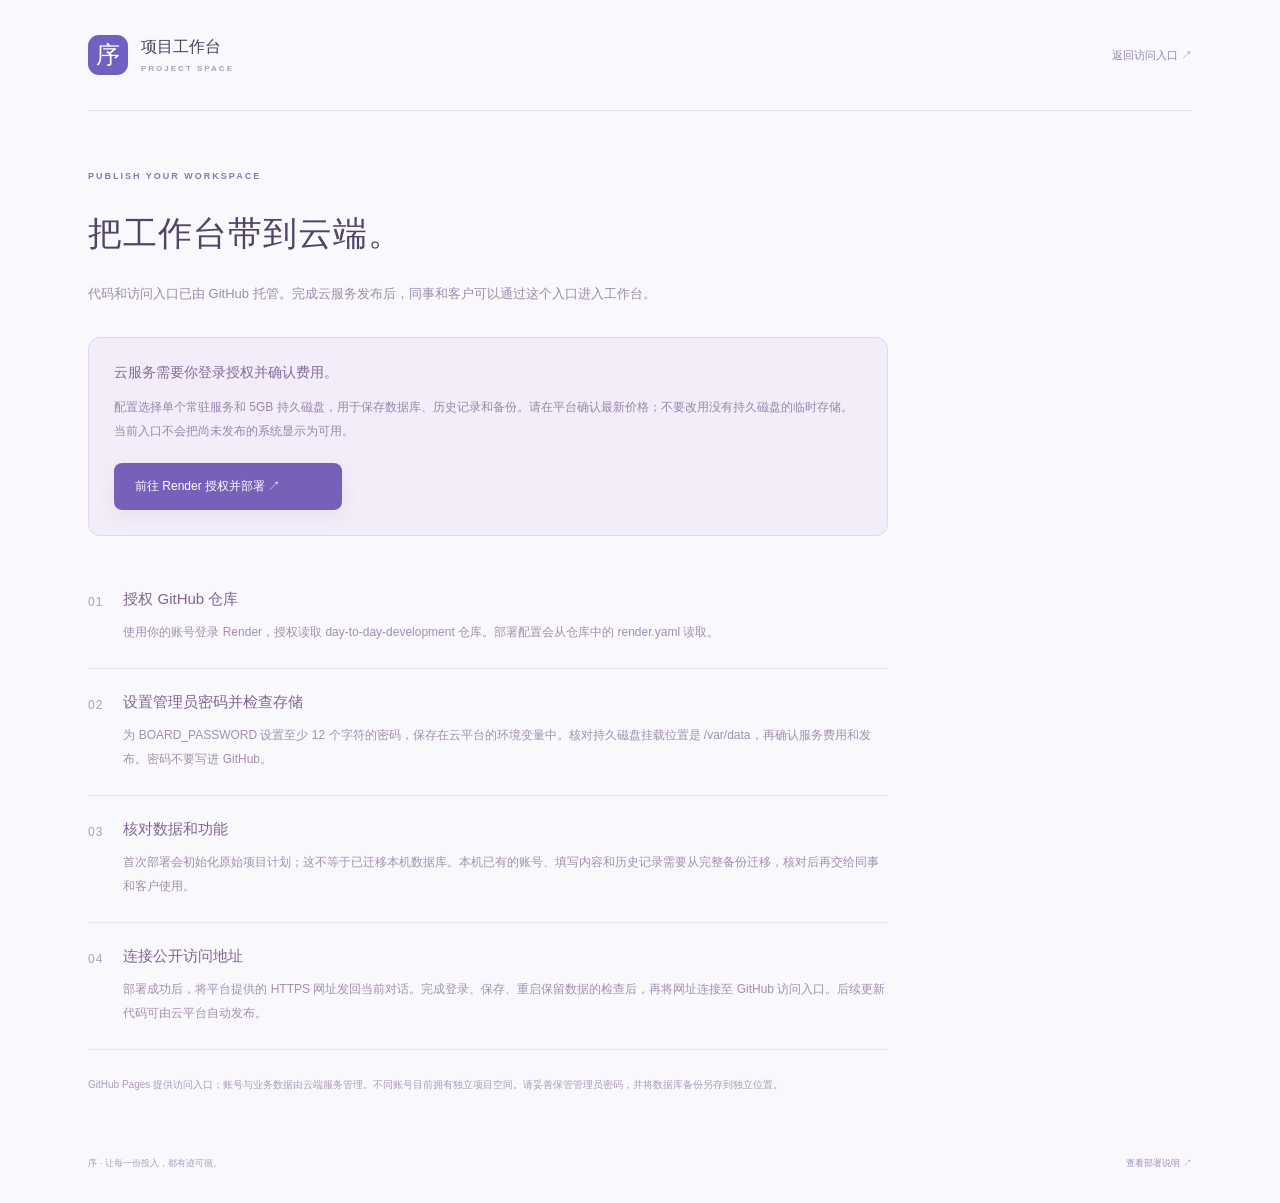
==== docs/deploy.html @ 1eda587e "Prepare persistent cloud deployment and GitHub Pages access portal" ====
<!doctype html>
<html lang="zh-CN">
<head><meta charset="utf-8"><meta name="viewport" content="width=device-width,initial-scale=1"><meta name="theme-color" content="#6555bf"><meta http-equiv="Content-Security-Policy" content="default-src 'self'; style-src 'self'; object-src 'none'; base-uri 'self'"><title>发布设置 · 序</title><link rel="icon" href="favicon.svg"><link rel="stylesheet" href="portal.css"></head>
<body><div class="portal-wrap"><header><a class="brand" href="./"><span class="brandmark">序</span><span>项目工作台<small>PROJECT SPACE</small></span></a><a class="header-link" href="./">返回访问入口 ↗</a></header>
<main class="setup-page"><p class="eyebrow">PUBLISH YOUR WORKSPACE</p><h1>把工作台带到云端。</h1><p class="setup-intro">代码和访问入口已由 GitHub 托管。完成云服务发布后，同事和客户可以通过这个入口进入工作台。</p>
<div class="setup-callout"><strong>云服务需要你登录授权并确认费用。</strong><p>配置选择单个常驻服务和 5GB 持久磁盘，用于保存数据库、历史记录和备份。请在平台确认最新价格；不要改用没有持久磁盘的临时存储。当前入口不会把尚未发布的系统显示为可用。</p><a class="primary" href="https://render.com/deploy?repo=https%3A%2F%2Fgithub.com%2Fleo131496%2Fday-to-day-development" target="_blank" rel="noopener noreferrer">前往 Render 授权并部署 ↗</a></div>
<ol class="setup-steps"><li><span>01</span><div><h2>授权 GitHub 仓库</h2><p>使用你的账号登录 Render，授权读取 day-to-day-development 仓库。部署配置会从仓库中的 render.yaml 读取。</p></div></li><li><span>02</span><div><h2>设置管理员密码并检查存储</h2><p>为 BOARD_PASSWORD 设置至少 12 个字符的密码，保存在云平台的环境变量中。核对持久磁盘挂载位置是 /var/data，再确认服务费用和发布。密码不要写进 GitHub。</p></div></li><li><span>03</span><div><h2>核对数据和功能</h2><p>首次部署会初始化原始项目计划；这不等于已迁移本机数据库。本机已有的账号、填写内容和历史记录需要从完整备份迁移，核对后再交给同事和客户使用。</p></div></li><li><span>04</span><div><h2>连接公开访问地址</h2><p>部署成功后，将平台提供的 HTTPS 网址发回当前对话。完成登录、保存、重启保留数据的检查后，再将网址连接至 GitHub 访问入口。后续更新代码可由云平台自动发布。</p></div></li></ol>
<p class="setup-footnote">GitHub Pages 提供访问入口；账号与业务数据由云端服务管理。不同账号目前拥有独立项目空间。请妥善保管管理员密码，并将数据库备份另存到独立位置。</p></main>
<footer><span>序 · 让每一份投入，都有迹可循。</span><a href="https://github.com/leo131496/day-to-day-development/blob/main/DEPLOYMENT.md" target="_blank" rel="noopener noreferrer">查看部署说明 ↗</a></footer></div></body></html>
---- docs/portal.css ----
:root{font-family:-apple-system,BlinkMacSystemFont,"Segoe UI","PingFang SC","Microsoft YaHei",sans-serif;color:#46415d;background:#f9f8fc;font-synthesis:none}*{box-sizing:border-box}body{margin:0}a{color:inherit;text-decoration:none}button,a,input{ -webkit-tap-highlight-color:transparent}a:focus-visible{outline:3px solid #ad99d9;outline-offset:5px}.portal-wrap{max-width:1200px;padding:0 48px;margin:auto}header{height:111px;display:flex;align-items:center;justify-content:space-between;border-bottom:1px solid #e8e4ee}.brand{display:flex;align-items:center;gap:13px;font-size:16px;font-weight:550}.brandmark{width:40px;height:40px;border-radius:11px;background:#7160c2;color:#fff;display:grid;place-items:center;font-size:24px;font-weight:400}.brand small{display:block;font-size:8px;letter-spacing:2px;color:#aaa0bd;margin-top:6px}.header-link{font-size:11px;color:#9686af}.hero{display:grid;grid-template-columns:1.1fr 1fr;gap:35px;align-items:center;min-height:560px;padding:65px 0}.eyebrow{font-size:9px;letter-spacing:2px;font-weight:600;color:#8c76b3;margin:0 0 25px}h1{font-size:43px;line-height:1.6;letter-spacing:1px;font-weight:500;color:#514469;margin:0 0 21px}.intro{font-size:14px;line-height:2.1;color:#9c8cad;margin:0 0 27px}.portal-entry{max-width:380px}.release-status{font-size:10px;color:#ac976b;display:flex;align-items:center;gap:7px;margin-bottom:15px}.release-status:before{content:"";height:6px;width:6px;border-radius:50%;background:#b9a580}.release-status.connected{color:#72958f}.release-status.connected:before{background:#87aba2}.primary{display:inline-flex;align-items:center;justify-content:space-between;gap:30px;background:#7660b9;color:#fff;font-size:12px;padding:15px 21px;border-radius:8px;box-shadow:0 7px 20px #69539b12;min-width:228px}.primary:hover{background:#6850ae}.primary.disabled{background:#d8d0e7;color:#fff;pointer-events:none;box-shadow:none}.entry-note{font-size:10px;line-height:1.9;color:#a293b0;max-width:330px;margin:14px 0 0}.hero-art{position:relative;aspect-ratio:1;min-width:0;display:grid;place-items:center;overflow:hidden;background:radial-gradient(ellipse,#ece5f6 0%,#f9f8fc 70%);border-radius:50%}.orbit{position:absolute;border:1px solid #ddd3ea;border-radius:50%;width:72%;height:72%;transform:rotate(-30deg)}.orbit-two{width:95%;height:95%;border-style:dashed;border-color:#e9e2f2}.art-center{font-size:95px;font-weight:300;color:#9b84bb;text-align:center;line-height:1.5}.art-center small{display:block;font-size:7px;letter-spacing:3px;color:#aa97be}.art-label{position:absolute;font-size:9px;letter-spacing:1px;background:#f9f8fc;border:1px solid #e9e2f1;border-radius:20px;padding:9px 15px;color:#9a83b1}.label-plan{left:7%;top:24%}.label-action{right:1%;top:48%}.label-delivery{left:20%;bottom:12%}.features{display:grid;grid-template-columns:repeat(3,1fr);border-top:1px solid #e8e2ef;border-bottom:1px solid #e8e2ef;padding:29px 0 33px;gap:35px}.features article>span{font-size:9px;color:#b4a4c7;letter-spacing:2px}.features h2{font-size:14px;font-weight:500;color:#7b6594;margin:14px 0 9px}.features p{font-size:11px;color:#a79ab3;line-height:1.9;margin:0}footer{display:flex;align-items:center;justify-content:space-between;gap:20px;padding:27px 0 33px;font-size:9px;color:#afa0be}footer>a{color:#a28bb6}.setup-page{max-width:800px;padding:60px 0 25px}.setup-page h1{font-size:34px}.setup-intro{font-size:13px;line-height:2;color:#9c8bad}.setup-callout{border:1px solid #e1d7ed;border-radius:12px;background:#f2edf8;padding:25px;margin:30px 0}.setup-callout strong{font-size:14px;font-weight:500;color:#86699e}.setup-callout p{font-size:12px;line-height:2;color:#9a85ad;margin:13px 0 20px}.setup-callout .primary{max-width:100%}.setup-steps{list-style:none;padding:0;counter-reset:step}.setup-steps li{display:flex;gap:20px;padding:24px 0;border-bottom:1px solid #ebe5f1}.setup-steps li>span{font-size:12px;color:#b09bc6;padding-top:5px;letter-spacing:1px}.setup-steps h2{font-size:15px;font-weight:500;color:#806493;margin:0 0 11px}.setup-steps p{font-size:12px;line-height:2;color:#a28eaf;margin:0}.setup-footnote{font-size:10px;line-height:2;color:#ac9aba;margin-top:25px}noscript p{font-size:12px;color:#a28eaf}
@media(max-width:760px){.portal-wrap{padding:0 24px}header{height:85px}.brand{font-size:14px}.brandmark{width:35px;height:35px;font-size:21px}.header-link{font-size:10px}.hero{grid-template-columns:1fr;gap:15px;padding:43px 0 30px;min-height:0}.hero h1{font-size:32px}.eyebrow{font-size:8px;letter-spacing:1.3px;margin-bottom:22px}.intro{font-size:12px}.hero-art{max-width:260px;justify-self:center;width:100%;margin-top:6px}.art-center{font-size:66px}.art-label{font-size:8px;padding:7px 11px}.features{grid-template-columns:1fr;padding:25px 0;gap:25px}.features article{display:grid;grid-template-columns:26px 1fr;gap:6px 8px}.features article>span{grid-row:1/3;padding-top:4px}.features h2{margin:0;font-size:13px}.features p{font-size:10px}.entry-note{font-size:10px;max-width:none}footer{font-size:8px;gap:12px;align-items:flex-start;padding:24px 0}.setup-page{padding:40px 0 20px}.setup-page h1{font-size:27px}.setup-intro,.setup-callout p,.setup-steps p{font-size:11px}.setup-callout{padding:20px}.setup-callout strong{font-size:12px}.setup-callout .primary{font-size:11px;min-width:0;width:100%;gap:8px}.setup-steps li{gap:13px}.setup-steps h2{font-size:14px}.setup-footnote{font-size:9px}}
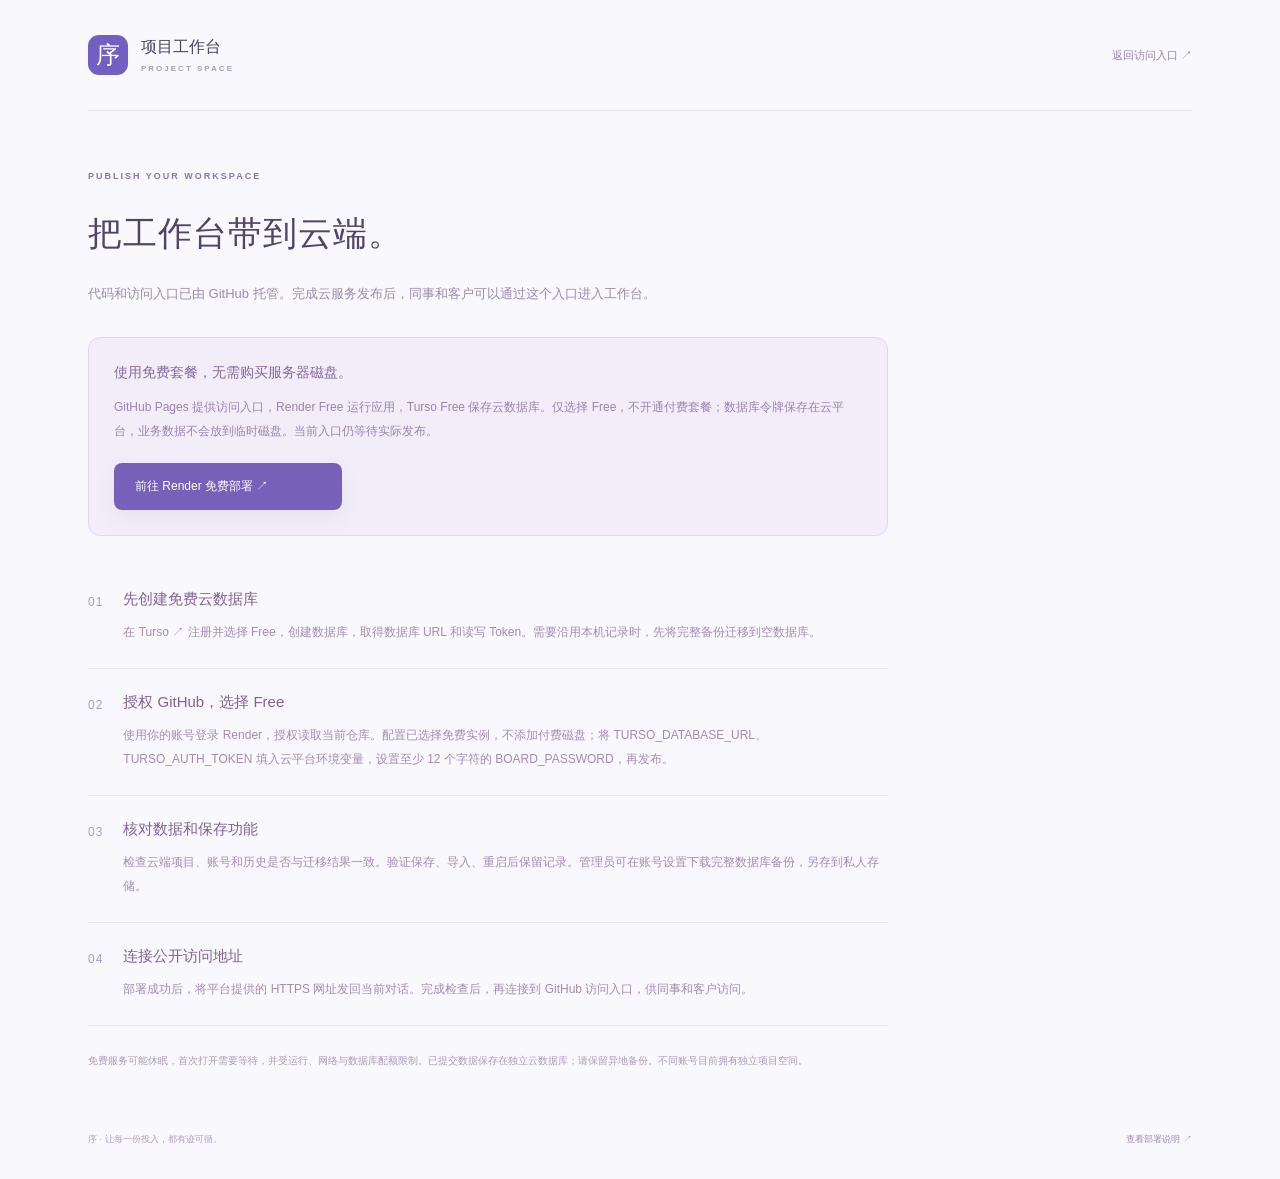
==== commit 53ee9623: "Use free hosting with durable Turso storage and cloud backups" ====
--- a/docs/deploy.html
+++ b/docs/deploy.html
@@ -3,7 +3,7 @@
 <head><meta charset="utf-8"><meta name="viewport" content="width=device-width,initial-scale=1"><meta name="theme-color" content="#6555bf"><meta http-equiv="Content-Security-Policy" content="default-src 'self'; style-src 'self'; object-src 'none'; base-uri 'self'"><title>发布设置 · 序</title><link rel="icon" href="favicon.svg"><link rel="stylesheet" href="portal.css"></head>
 <body><div class="portal-wrap"><header><a class="brand" href="./"><span class="brandmark">序</span><span>项目工作台<small>PROJECT SPACE</small></span></a><a class="header-link" href="./">返回访问入口 ↗</a></header>
 <main class="setup-page"><p class="eyebrow">PUBLISH YOUR WORKSPACE</p><h1>把工作台带到云端。</h1><p class="setup-intro">代码和访问入口已由 GitHub 托管。完成云服务发布后，同事和客户可以通过这个入口进入工作台。</p>
-<div class="setup-callout"><strong>云服务需要你登录授权并确认费用。</strong><p>配置选择单个常驻服务和 5GB 持久磁盘，用于保存数据库、历史记录和备份。请在平台确认最新价格；不要改用没有持久磁盘的临时存储。当前入口不会把尚未发布的系统显示为可用。</p><a class="primary" href="https://render.com/deploy?repo=https%3A%2F%2Fgithub.com%2Fleo131496%2Fday-to-day-development" target="_blank" rel="noopener noreferrer">前往 Render 授权并部署 ↗</a></div>
-<ol class="setup-steps"><li><span>01</span><div><h2>授权 GitHub 仓库</h2><p>使用你的账号登录 Render，授权读取 day-to-day-development 仓库。部署配置会从仓库中的 render.yaml 读取。</p></div></li><li><span>02</span><div><h2>设置管理员密码并检查存储</h2><p>为 BOARD_PASSWORD 设置至少 12 个字符的密码，保存在云平台的环境变量中。核对持久磁盘挂载位置是 /var/data，再确认服务费用和发布。密码不要写进 GitHub。</p></div></li><li><span>03</span><div><h2>核对数据和功能</h2><p>首次部署会初始化原始项目计划；这不等于已迁移本机数据库。本机已有的账号、填写内容和历史记录需要从完整备份迁移，核对后再交给同事和客户使用。</p></div></li><li><span>04</span><div><h2>连接公开访问地址</h2><p>部署成功后，将平台提供的 HTTPS 网址发回当前对话。完成登录、保存、重启保留数据的检查后，再将网址连接至 GitHub 访问入口。后续更新代码可由云平台自动发布。</p></div></li></ol>
-<p class="setup-footnote">GitHub Pages 提供访问入口；账号与业务数据由云端服务管理。不同账号目前拥有独立项目空间。请妥善保管管理员密码，并将数据库备份另存到独立位置。</p></main>
+<div class="setup-callout"><strong>使用免费套餐，无需购买服务器磁盘。</strong><p>GitHub Pages 提供访问入口，Render Free 运行应用，Turso Free 保存云数据库。仅选择 Free，不开通付费套餐；数据库令牌保存在云平台，业务数据不会放到临时磁盘。当前入口仍等待实际发布。</p><a class="primary" href="https://render.com/deploy?repo=https%3A%2F%2Fgithub.com%2Fleo131496%2Fday-to-day-development" target="_blank" rel="noopener noreferrer">前往 Render 免费部署 ↗</a></div>
+<ol class="setup-steps"><li><span>01</span><div><h2>先创建免费云数据库</h2><p>在 <a href="https://turso.tech/" target="_blank" rel="noopener noreferrer">Turso ↗</a> 注册并选择 Free，创建数据库，取得数据库 URL 和读写 Token。需要沿用本机记录时，先将完整备份迁移到空数据库。</p></div></li><li><span>02</span><div><h2>授权 GitHub，选择 Free</h2><p>使用你的账号登录 Render，授权读取当前仓库。配置已选择免费实例，不添加付费磁盘；将 TURSO_DATABASE_URL、TURSO_AUTH_TOKEN 填入云平台环境变量，设置至少 12 个字符的 BOARD_PASSWORD，再发布。</p></div></li><li><span>03</span><div><h2>核对数据和保存功能</h2><p>检查云端项目、账号和历史是否与迁移结果一致。验证保存、导入、重启后保留记录。管理员可在账号设置下载完整数据库备份，另存到私人存储。</p></div></li><li><span>04</span><div><h2>连接公开访问地址</h2><p>部署成功后，将平台提供的 HTTPS 网址发回当前对话。完成检查后，再连接到 GitHub 访问入口，供同事和客户访问。</p></div></li></ol>
+<p class="setup-footnote">免费服务可能休眠，首次打开需要等待，并受运行、网络与数据库配额限制。已提交数据保存在独立云数据库；请保留异地备份。不同账号目前拥有独立项目空间。</p></main>
 <footer><span>序 · 让每一份投入，都有迹可循。</span><a href="https://github.com/leo131496/day-to-day-development/blob/main/DEPLOYMENT.md" target="_blank" rel="noopener noreferrer">查看部署说明 ↗</a></footer></div></body></html>
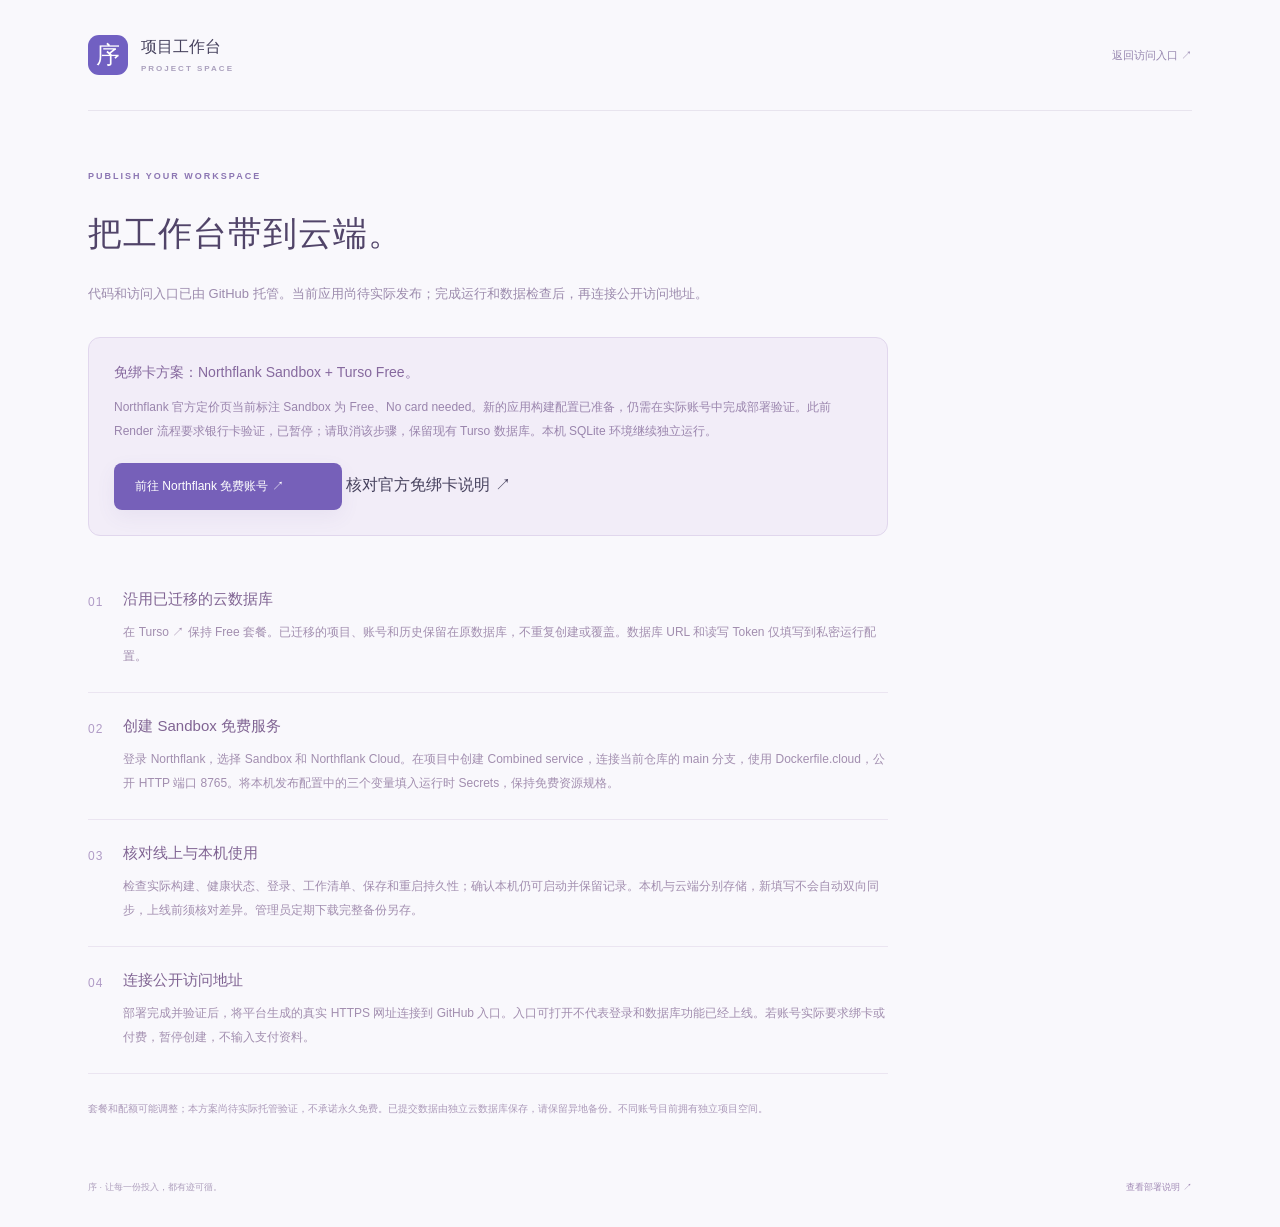
==== commit 154497a8: "Preserve local workspace and prepare no-card cloud hosting" ====
--- a/docs/deploy.html
+++ b/docs/deploy.html
@@ -2,8 +2,8 @@
 <html lang="zh-CN">
 <head><meta charset="utf-8"><meta name="viewport" content="width=device-width,initial-scale=1"><meta name="theme-color" content="#6555bf"><meta http-equiv="Content-Security-Policy" content="default-src 'self'; style-src 'self'; object-src 'none'; base-uri 'self'"><title>发布设置 · 序</title><link rel="icon" href="favicon.svg"><link rel="stylesheet" href="portal.css"></head>
 <body><div class="portal-wrap"><header><a class="brand" href="./"><span class="brandmark">序</span><span>项目工作台<small>PROJECT SPACE</small></span></a><a class="header-link" href="./">返回访问入口 ↗</a></header>
-<main class="setup-page"><p class="eyebrow">PUBLISH YOUR WORKSPACE</p><h1>把工作台带到云端。</h1><p class="setup-intro">代码和访问入口已由 GitHub 托管。完成云服务发布后，同事和客户可以通过这个入口进入工作台。</p>
-<div class="setup-callout"><strong>使用免费套餐，无需购买服务器磁盘。</strong><p>GitHub Pages 提供访问入口，Render Free 运行应用，Turso Free 保存云数据库。仅选择 Free，不开通付费套餐；数据库令牌保存在云平台，业务数据不会放到临时磁盘。当前入口仍等待实际发布。</p><a class="primary" href="https://render.com/deploy?repo=https%3A%2F%2Fgithub.com%2Fleo131496%2Fday-to-day-development" target="_blank" rel="noopener noreferrer">前往 Render 免费部署 ↗</a></div>
-<ol class="setup-steps"><li><span>01</span><div><h2>先创建免费云数据库</h2><p>在 <a href="https://turso.tech/" target="_blank" rel="noopener noreferrer">Turso ↗</a> 注册并选择 Free，创建数据库，取得数据库 URL 和读写 Token。需要沿用本机记录时，先将完整备份迁移到空数据库。</p></div></li><li><span>02</span><div><h2>授权 GitHub，选择 Free</h2><p>使用你的账号登录 Render，授权读取当前仓库。配置已选择免费实例，不添加付费磁盘；将 TURSO_DATABASE_URL、TURSO_AUTH_TOKEN 填入云平台环境变量，设置至少 12 个字符的 BOARD_PASSWORD，再发布。</p></div></li><li><span>03</span><div><h2>核对数据和保存功能</h2><p>检查云端项目、账号和历史是否与迁移结果一致。验证保存、导入、重启后保留记录。管理员可在账号设置下载完整数据库备份，另存到私人存储。</p></div></li><li><span>04</span><div><h2>连接公开访问地址</h2><p>部署成功后，将平台提供的 HTTPS 网址发回当前对话。完成检查后，再连接到 GitHub 访问入口，供同事和客户访问。</p></div></li></ol>
-<p class="setup-footnote">免费服务可能休眠，首次打开需要等待，并受运行、网络与数据库配额限制。已提交数据保存在独立云数据库；请保留异地备份。不同账号目前拥有独立项目空间。</p></main>
+<main class="setup-page"><p class="eyebrow">PUBLISH YOUR WORKSPACE</p><h1>把工作台带到云端。</h1><p class="setup-intro">代码和访问入口已由 GitHub 托管。当前应用尚待实际发布；完成运行和数据检查后，再连接公开访问地址。</p>
+<div class="setup-callout"><strong>免绑卡方案：Northflank Sandbox + Turso Free。</strong><p>Northflank 官方定价页当前标注 Sandbox 为 Free、No card needed。新的应用构建配置已准备，仍需在实际账号中完成部署验证。此前 Render 流程要求银行卡验证，已暂停；请取消该步骤，保留现有 Turso 数据库。本机 SQLite 环境继续独立运行。</p><a class="primary" href="https://app.northflank.com/signup" target="_blank" rel="noopener noreferrer">前往 Northflank 免费账号 ↗</a> <a href="https://northflank.com/pricing" target="_blank" rel="noopener noreferrer">核对官方免绑卡说明 ↗</a></div>
+<ol class="setup-steps"><li><span>01</span><div><h2>沿用已迁移的云数据库</h2><p>在 <a href="https://turso.tech/" target="_blank" rel="noopener noreferrer">Turso ↗</a> 保持 Free 套餐。已迁移的项目、账号和历史保留在原数据库，不重复创建或覆盖。数据库 URL 和读写 Token 仅填写到私密运行配置。</p></div></li><li><span>02</span><div><h2>创建 Sandbox 免费服务</h2><p>登录 Northflank，选择 Sandbox 和 Northflank Cloud。在项目中创建 Combined service，连接当前仓库的 main 分支，使用 Dockerfile.cloud，公开 HTTP 端口 8765。将本机发布配置中的三个变量填入运行时 Secrets，保持免费资源规格。</p></div></li><li><span>03</span><div><h2>核对线上与本机使用</h2><p>检查实际构建、健康状态、登录、工作清单、保存和重启持久性；确认本机仍可启动并保留记录。本机与云端分别存储，新填写不会自动双向同步，上线前须核对差异。管理员定期下载完整备份另存。</p></div></li><li><span>04</span><div><h2>连接公开访问地址</h2><p>部署完成并验证后，将平台生成的真实 HTTPS 网址连接到 GitHub 入口。入口可打开不代表登录和数据库功能已经上线。若账号实际要求绑卡或付费，暂停创建，不输入支付资料。</p></div></li></ol>
+<p class="setup-footnote">套餐和配额可能调整；本方案尚待实际托管验证，不承诺永久免费。已提交数据由独立云数据库保存，请保留异地备份。不同账号目前拥有独立项目空间。</p></main>
 <footer><span>序 · 让每一份投入，都有迹可循。</span><a href="https://github.com/leo131496/day-to-day-development/blob/main/DEPLOYMENT.md" target="_blank" rel="noopener noreferrer">查看部署说明 ↗</a></footer></div></body></html>
